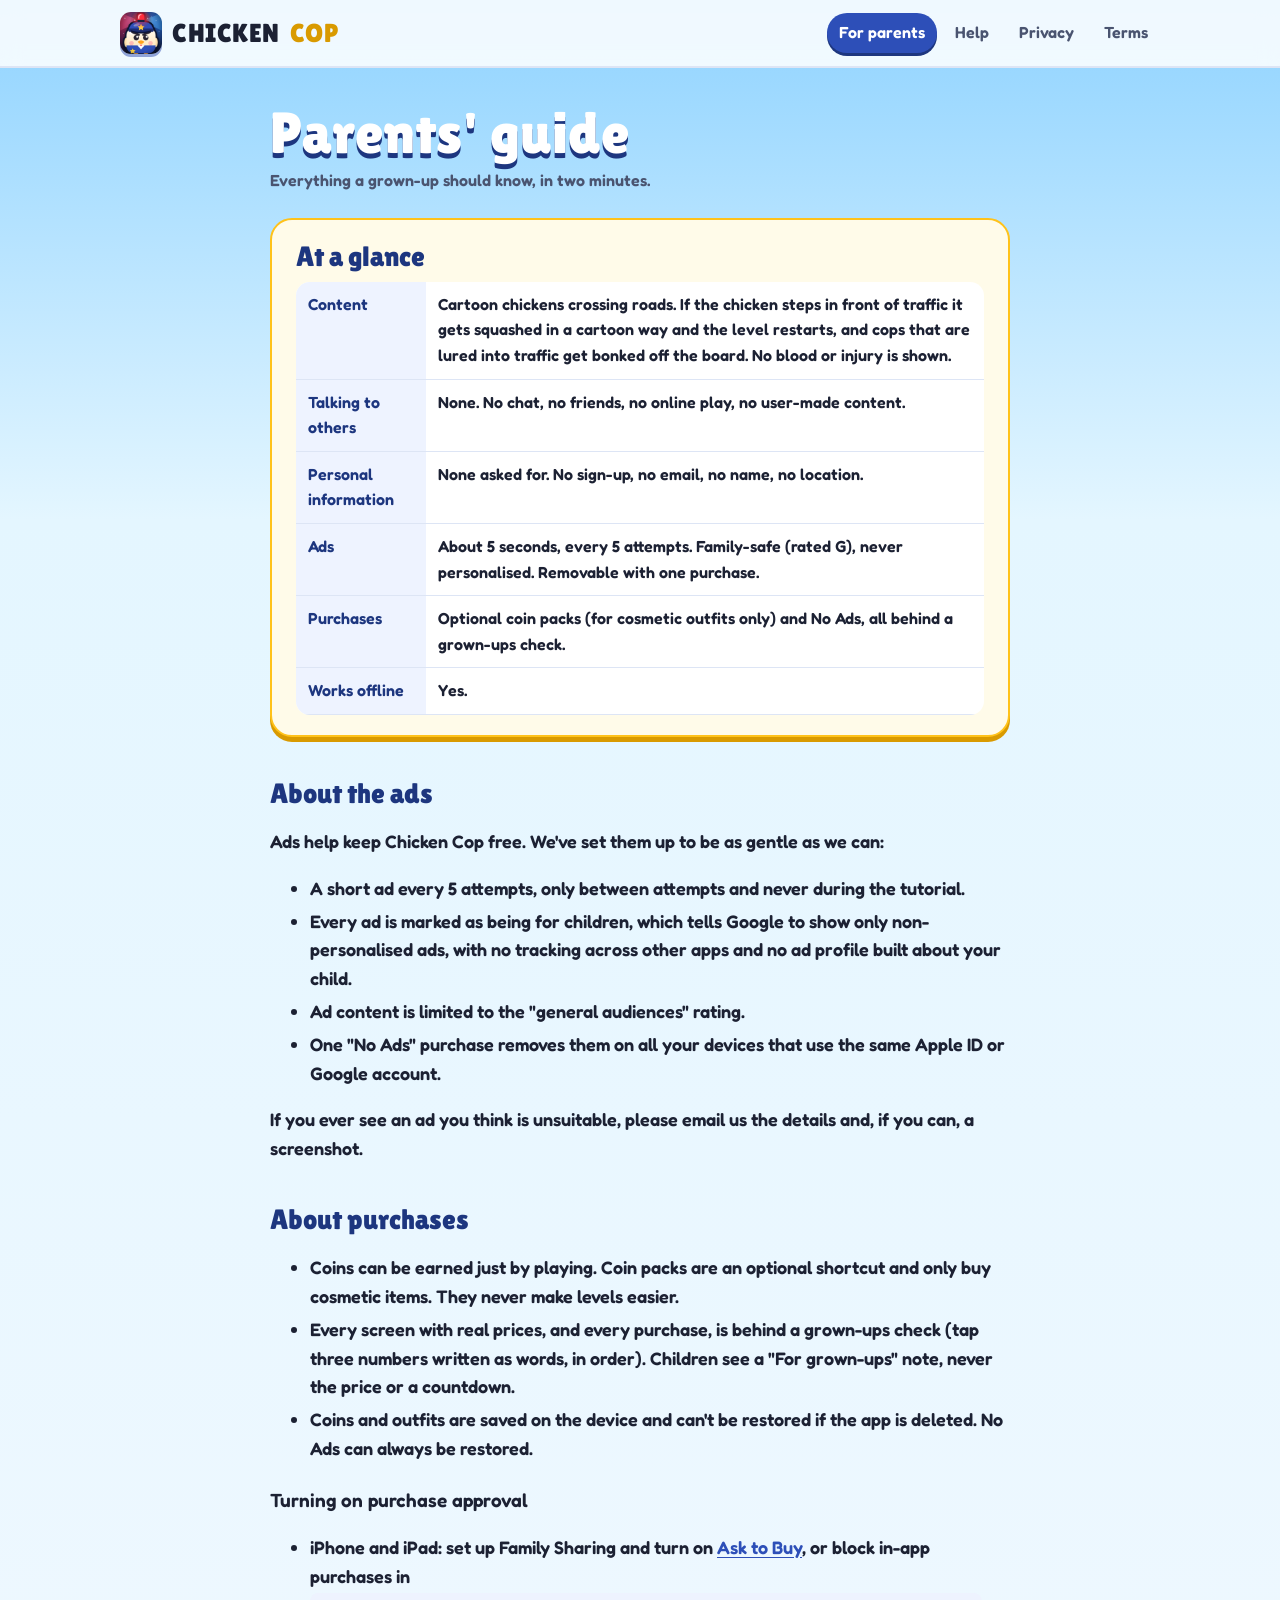
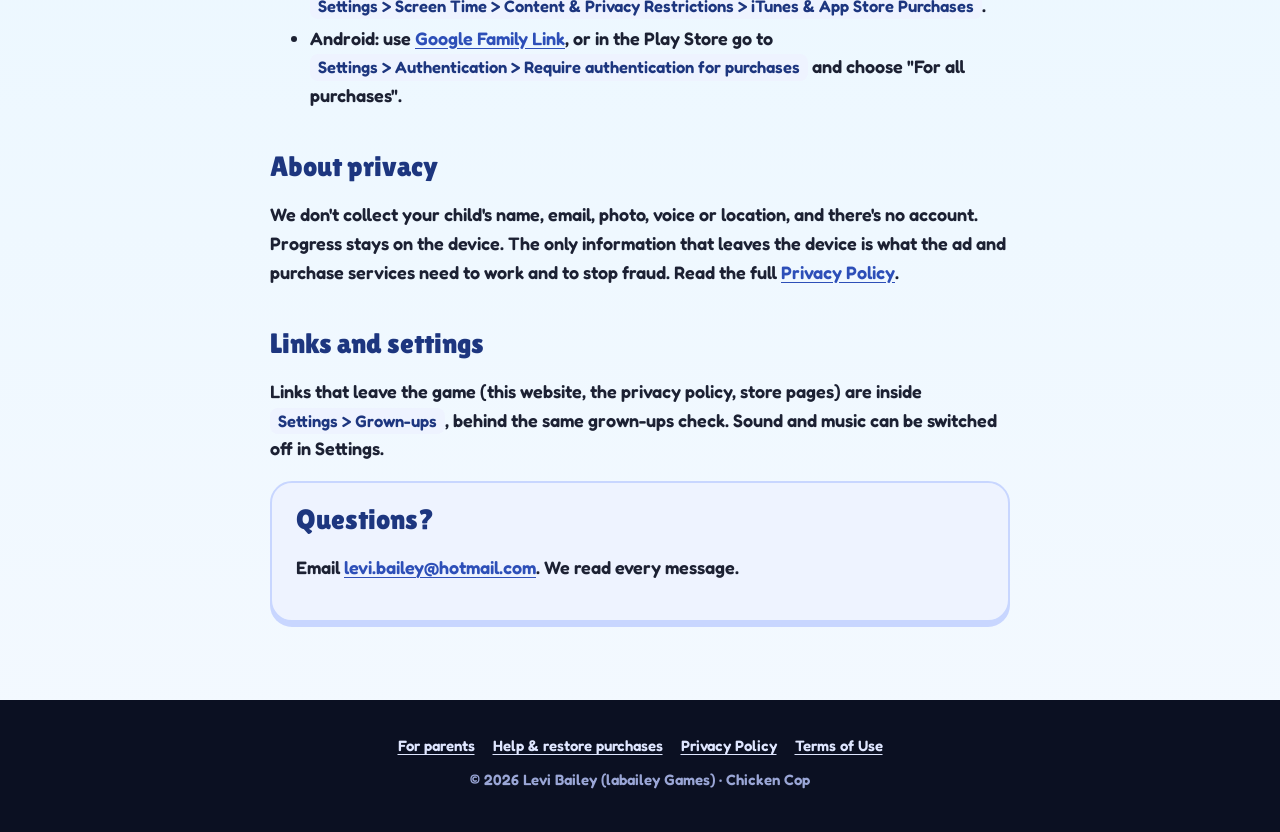
==== parents.html @ 29f61949 "Chicken Cop website: home, privacy, terms, support, parents' guide Co-Authored-By: Claude Opus 5.5 <" ====
<!doctype html>
<html lang="en">
<head>
  <meta charset="utf-8">
  <meta name="viewport" content="width=device-width, initial-scale=1, viewport-fit=cover">
  <title>Parents' Guide – Chicken Cop</title>
  <meta name="description" content="What parents need to know about Chicken Cop: content, ads, purchases, privacy and parental controls.">
  <meta name="theme-color" content="#2d4fb8">
  <link rel="icon" href="img/favicon.png">
  <link rel="stylesheet" href="site.css">
</head>
<body>
  <header class="top">
    <div class="top-inner">
      <a class="brand" href="./"><img src="img/icon-512.png" alt="">CHICKEN <b>COP</b></a>
      <nav>
        <a href="parents" aria-current="page">For parents</a>
        <a href="support">Help</a>
        <a href="privacy">Privacy</a>
        <a href="terms">Terms</a>
      </nav>
    </div>
  </header>

  <main class="doc">
    <h1>Parents' guide</h1>
    <p class="updated">Everything a grown-up should know, in two minutes.</p>

    <section class="card sun">
      <h2>At a glance</h2>
      <div class="table-wrap">
        <table>
          <tbody>
            <tr><th>Content</th><td>Cartoon chickens crossing roads. If the chicken steps in front of traffic it gets squashed in a cartoon way and the level restarts, and cops that are lured into traffic get bonked off the board. No blood or injury is shown.</td></tr>
            <tr><th>Talking to others</th><td>None. No chat, no friends, no online play, no user-made content.</td></tr>
            <tr><th>Personal information</th><td>None asked for. No sign-up, no email, no name, no location.</td></tr>
            <tr><th>Ads</th><td>About 5 seconds, every 5 attempts. Family-safe (rated G), never personalised. Removable with one purchase.</td></tr>
            <tr><th>Purchases</th><td>Optional coin packs (for cosmetic outfits only) and No Ads, all behind a grown-ups check.</td></tr>
            <tr><th>Works offline</th><td>Yes.</td></tr>
          </tbody>
        </table>
      </div>
    </section>

    <h2 id="ads">About the ads</h2>
    <p>Ads help keep Chicken Cop free. We've set them up to be as gentle as we can:</p>
    <ul>
      <li>A short ad every 5 attempts, only between attempts and never during the tutorial.</li>
      <li>Every ad is marked as being for children, which tells Google to show only non-personalised ads, with no tracking across other apps and no ad profile built about your child.</li>
      <li>Ad content is limited to the "general audiences" rating.</li>
      <li>One "No Ads" purchase removes them on all your devices that use the same Apple ID or Google account.</li>
    </ul>
    <p>If you ever see an ad you think is unsuitable, please email us the details and, if you can, a screenshot.</p>

    <h2 id="purchases">About purchases</h2>
    <ul>
      <li>Coins can be earned just by playing. Coin packs are an optional shortcut and only buy cosmetic items. They never make levels easier.</li>
      <li>Every screen with real prices, and every purchase, is behind a grown-ups check (tap three numbers written as words, in order). Children see a "For grown-ups" note, never the price or a countdown.</li>
      <li>Coins and outfits are saved on the device and can't be restored if the app is deleted. No Ads can always be restored.</li>
    </ul>
    <h3>Turning on purchase approval</h3>
    <ul>
      <li><strong>iPhone and iPad:</strong> set up Family Sharing and turn on <a href="https://support.apple.com/en-us/105055" rel="noopener">Ask to Buy</a>, or block in-app purchases in <span class="path">Settings &gt; Screen Time &gt; Content &amp; Privacy Restrictions &gt; iTunes &amp; App Store Purchases</span>.</li>
      <li><strong>Android:</strong> use <a href="https://families.google/familylink/" rel="noopener">Google Family Link</a>, or in the Play Store go to <span class="path">Settings &gt; Authentication &gt; Require authentication for purchases</span> and choose "For all purchases".</li>
    </ul>

    <h2 id="privacy">About privacy</h2>
    <p>We don't collect your child's name, email, photo, voice or location, and there's no account. Progress stays on the device. The only information that leaves the device is what the ad and purchase services need to work and to stop fraud. Read the full <a href="privacy">Privacy Policy</a>.</p>

    <h2 id="links">Links and settings</h2>
    <p>Links that leave the game (this website, the privacy policy, store pages) are inside <span class="path">Settings &gt; Grown-ups</span>, behind the same grown-ups check. Sound and music can be switched off in Settings.</p>

    <section class="card blue">
      <h2>Questions?</h2>
      <p>Email <a href="mailto:levi.bailey@hotmail.com?subject=Chicken%20Cop%20parent%20question">levi.bailey@hotmail.com</a>. We read every message.</p>
    </section>
  </main>

  <footer>
    <div class="links"><a href="parents">For parents</a><a href="support">Help &amp; restore purchases</a><a href="privacy">Privacy Policy</a><a href="terms">Terms of Use</a></div>
    © 2026 Levi Bailey (labailey Games) · Chicken Cop
  </footer>
</body>
</html>
---- site.css ----
/* Chicken Cop public site: landing page, parents' guide, support, privacy, terms.
   Fonts are self-hosted (no Google Fonts call) so the site sends nothing to third parties. */

@font-face { font-family: "Lilita One"; src: url("fonts/LilitaOne-Regular.ttf") format("truetype"); font-display: swap; }
@font-face { font-family: "Fredoka"; src: url("fonts/Fredoka-SemiBold.ttf") format("truetype"); font-weight: 400 700; font-display: swap; }

:root {
  --ink: #1c2133;
  --ink-2: #4a5470;
  --ink-3: #7a84a0;
  --blue: #2d4fb8;
  --blue-dark: #1d367f;
  --sun: #ffc21a;
  --sun-dark: #d99a00;
  --siren-red: #ff3b3b;
  --siren-blue: #3b82ff;
  --grass: #8bcb4c;
  --sky-top: #8fd3ff;
  --sky-bottom: #e4f6ff;
  --night: #1d2b55;
  --night-deep: #0b1022;
  --card: #ffffff;
  --line: #dde5f5;
  --shadow: #8fa3d8;
  --title: "Lilita One", "Fredoka", system-ui, sans-serif;
  --body: "Fredoka", system-ui, -apple-system, "Segoe UI", sans-serif;
  color-scheme: light;
}

* { box-sizing: border-box; }
html { -webkit-text-size-adjust: 100%; scroll-behavior: smooth; }
body {
  margin: 0;
  color: var(--ink);
  font: 18px/1.6 var(--body);
  background: linear-gradient(180deg, var(--sky-top) 0, var(--sky-bottom) 520px, #f4f9ff 100%);
  -webkit-font-smoothing: antialiased;
  min-height: 100vh;
}
img { max-width: 100%; display: block; }
a { color: var(--blue); text-underline-offset: 3px; }
a:hover { color: var(--blue-dark); }
::selection { background: rgba(255, 194, 26, .45); }
:focus-visible { outline: 3px solid var(--sun); outline-offset: 3px; border-radius: 6px; }

/* ---------- top bar ---------- */
.top { position: sticky; top: 0; z-index: 10; background: rgba(255, 255, 255, .86); backdrop-filter: blur(10px); -webkit-backdrop-filter: blur(10px); border-bottom: 2px solid var(--line); }
.top-inner { max-width: 1080px; margin: 0 auto; padding: 0 20px; height: 66px; display: flex; align-items: center; gap: 16px; }
.brand { display: flex; align-items: center; gap: 10px; text-decoration: none; color: var(--ink); font: 26px/1 var(--title); letter-spacing: .5px; }
.brand img { width: 42px; height: 42px; border-radius: 11px; box-shadow: 0 3px 0 var(--shadow); }
.brand b { color: var(--sun-dark); font-weight: 400; }
nav { margin-left: auto; display: flex; gap: 6px; flex-wrap: wrap; }
nav a { text-decoration: none; color: var(--ink-2); padding: 7px 12px; border-radius: 999px; font-size: 16px; }
nav a:hover { background: #eef3ff; color: var(--blue); }
nav a[aria-current="page"] { background: var(--blue); color: #fff; box-shadow: 0 3px 0 var(--blue-dark); }
@media (max-width: 640px) {
  .top-inner { height: auto; padding: 10px 14px; flex-wrap: wrap; }
  nav { margin-left: 0; width: 100%; }
  nav a { font-size: 15px; padding: 5px 10px; }
}

/* ---------- buttons ---------- */
.btn { display: inline-flex; align-items: center; gap: 10px; padding: 14px 26px; border-radius: 18px; font: 22px/1 var(--title); letter-spacing: .4px; text-decoration: none; transition: transform .12s ease, box-shadow .12s ease; }
.btn:active { transform: translateY(4px); }
.btn-sun { background: var(--sun); color: #3a2600; box-shadow: 0 6px 0 var(--sun-dark); }
.btn-sun:active { box-shadow: 0 2px 0 var(--sun-dark); }
.btn-white { background: #fff; color: var(--blue); box-shadow: 0 6px 0 var(--shadow); }
.btn-white:active { box-shadow: 0 2px 0 var(--shadow); }
.btn svg { width: 24px; height: 24px; }
.btn.soon { opacity: .9; cursor: default; }
.btn small { display: block; font: 13px/1.1 var(--body); opacity: .75; letter-spacing: 0; }

/* ---------- hero ---------- */
.hero { max-width: 1080px; margin: 0 auto; padding: 56px 20px 40px; display: grid; grid-template-columns: 1.05fr .95fr; gap: 40px; align-items: center; }
.hero h1 { font: clamp(56px, 9vw, 104px)/.92 var(--title); margin: 0 0 18px; color: #fff; text-shadow: 0 6px 0 var(--blue-dark), 0 10px 26px rgba(29, 54, 127, .35); letter-spacing: 1px; }
.hero h1 span { color: var(--sun); display: block; }
.hero p.lead { font-size: 22px; color: var(--ink); margin: 0 0 26px; max-width: 30ch; }
.hero .stores { display: flex; gap: 16px; flex-wrap: wrap; }
.hero .fine { color: var(--ink-2); font-size: 15px; margin-top: 18px; }
.phones { position: relative; height: 560px; }
.phone { position: absolute; width: 250px; border-radius: 34px; overflow: hidden; border: 8px solid var(--ink); background: var(--ink); box-shadow: 0 24px 50px rgba(29, 54, 127, .35); }
.phone img { width: 100%; height: auto; }
.phone.a { left: 4%; top: 30px; transform: rotate(-7deg); animation: bob 5s ease-in-out infinite; }
.phone.b { right: 4%; top: 0; transform: rotate(6deg); animation: bob 5s ease-in-out -2.5s infinite; }
@keyframes bob { 50% { translate: 0 -12px; } }
.siren { position: absolute; left: 50%; top: -18px; width: 70px; height: 70px; margin-left: -35px; border-radius: 50%; filter: blur(18px); animation: siren 1.1s steps(1) infinite; z-index: -1; }
@keyframes siren { 0% { background: var(--siren-red); } 50% { background: var(--siren-blue); } }
@media (prefers-reduced-motion: reduce) { .phone.a, .phone.b, .siren, .hop { animation: none !important; } }
@media (max-width: 860px) {
  .hero { grid-template-columns: 1fr; text-align: center; padding-top: 34px; }
  .hero p.lead { margin-left: auto; margin-right: auto; }
  .hero .stores { justify-content: center; }
  .phones { height: 470px; max-width: 460px; margin: 0 auto; width: 100%; }
  .phone { width: 210px; }
}

/* ---------- road divider ---------- */
.road { height: 64px; background: #5c6272; position: relative; border-top: 8px solid #f4f6f9; border-bottom: 8px solid #f4f6f9; overflow: hidden; }
.road::after { content: ""; position: absolute; left: 0; right: 0; top: 50%; height: 6px; margin-top: -3px; background: repeating-linear-gradient(90deg, #fff 0 40px, transparent 40px 80px); }
.hop { position: absolute; top: 6px; width: 46px; height: 46px; left: -60px; z-index: 1; animation: cross 9s linear infinite; }
.hop.cop { animation-delay: 1.1s; }
@keyframes cross { 0% { left: -60px; } 100% { left: calc(100% + 60px); } }
.hop img { width: 46px; height: 46px; border-radius: 12px; animation: hopy .35s ease-in-out infinite alternate; }
@keyframes hopy { to { transform: translateY(-8px); } }

/* ---------- sections ---------- */
.band { padding: 64px 20px; }
.band.white { background: #fff; }
.band.night { background: radial-gradient(1200px 400px at 50% 0, #2a3d75, var(--night) 60%, var(--night-deep)); color: #eef1ff; }
.band.night h2 { color: #fff; }
.band.night p { color: #c9d3ff; }
.wrap { max-width: 1080px; margin: 0 auto; }
h2.big { font: clamp(34px, 5vw, 50px)/1.05 var(--title); text-align: center; margin: 0 0 12px; color: var(--blue-dark); }
p.sub { text-align: center; color: var(--ink-2); margin: 0 auto 40px; max-width: 46ch; }
.features { display: grid; grid-template-columns: repeat(3, 1fr); gap: 22px; }
.feature { background: #fff; border-radius: 24px; padding: 26px; box-shadow: 0 6px 0 var(--line); border: 2px solid var(--line); }
.feature .emoji { font-size: 40px; line-height: 1; }
.feature h3 { font: 26px/1.1 var(--title); margin: 12px 0 8px; color: var(--ink); }
.feature p { margin: 0; color: var(--ink-2); font-size: 17px; }
@media (max-width: 860px) { .features { grid-template-columns: 1fr; } }
.shots { display: flex; gap: 22px; overflow-x: auto; padding: 8px 4px 24px; scroll-snap-type: x mandatory; }
.shots figure { margin: 0; flex: 0 0 230px; scroll-snap-align: center; }
.shots img { border-radius: 26px; border: 6px solid #fff; box-shadow: 0 14px 34px rgba(0, 0, 0, .35); }
.shots figcaption { text-align: center; margin-top: 12px; font: 20px/1.2 var(--title); color: #fff; }
.parents-box { display: grid; grid-template-columns: auto 1fr; gap: 26px; align-items: center; background: #fffbe9; border: 3px solid var(--sun); border-radius: 28px; padding: 30px; box-shadow: 0 6px 0 var(--sun-dark); }
.parents-box .emoji { font-size: 64px; }
.parents-box h3 { font: 30px/1.1 var(--title); margin: 0 0 8px; }
.parents-box ul { margin: 0 0 14px; padding-left: 20px; color: var(--ink-2); }
@media (max-width: 640px) { .parents-box { grid-template-columns: 1fr; text-align: center; } .parents-box ul { text-align: left; } }

/* ---------- document pages (privacy, terms, support, parents) ---------- */
main.doc { max-width: 780px; margin: 0 auto; padding: 36px 20px 60px; }
main.doc h1 { font: clamp(40px, 7vw, 58px)/1 var(--title); margin: 0 0 6px; color: #fff; text-shadow: 0 5px 0 var(--blue-dark); }
main.doc .updated { color: var(--ink-2); margin: 0 0 24px; font-size: 16px; }
main.doc h2 { font: 28px/1.15 var(--title); color: var(--blue-dark); margin: 40px 0 10px; scroll-margin-top: 90px; }
main.doc h3 { font-size: 19px; margin: 22px 0 6px; }
main.doc p, main.doc li { color: var(--ink); }
main.doc li { margin: 4px 0; }
.card { background: var(--card); border: 2px solid var(--line); border-radius: 22px; padding: 20px 24px; margin: 18px 0; box-shadow: 0 5px 0 var(--line); }
.card h2 { margin-top: 0 !important; }
.card.sun { background: #fffbe9; border-color: var(--sun); box-shadow: 0 5px 0 var(--sun-dark); }
.card.blue { background: #eef3ff; border-color: #c8d6ff; box-shadow: 0 5px 0 #c8d6ff; }
.toc ol { columns: 2; column-gap: 30px; margin: 0; padding-left: 22px; }
@media (max-width: 560px) { .toc ol { columns: 1; } }
.path { display: inline-block; background: #eef3ff; color: var(--blue-dark); padding: 0 8px; border-radius: 8px; font-size: .92em; white-space: nowrap; }
.table-wrap { overflow-x: auto; }
table { border-collapse: collapse; width: 100%; font-size: 16px; background: #fff; border-radius: 14px; overflow: hidden; }
th, td { text-align: left; padding: 10px 12px; border-bottom: 1px solid var(--line); vertical-align: top; }
th { background: #eef3ff; color: var(--blue-dark); }
details { background: #fff; border: 2px solid var(--line); border-radius: 18px; padding: 14px 20px; margin: 12px 0; box-shadow: 0 4px 0 var(--line); }
details[open] { border-color: #c8d6ff; }
summary { cursor: pointer; font-weight: 700; list-style: none; position: relative; padding-right: 30px; }
summary::-webkit-details-marker { display: none; }
summary::after { content: "+"; position: absolute; right: 0; top: -4px; font: 28px/1 var(--title); color: var(--blue); }
details[open] summary::after { content: "–"; }
details p:last-child { margin-bottom: 0; }

/* ---------- 404 ---------- */
.lost { text-align: center; padding: 80px 20px 120px; }
.lost h1 { font: 96px/1 var(--title); color: #fff; text-shadow: 0 6px 0 var(--blue-dark); margin: 0; }
.lost p { font-size: 22px; }

/* ---------- footer ---------- */
footer { background: var(--night-deep); color: #9aa6d6; text-align: center; padding: 34px 20px 40px; font-size: 15px; }
footer a { color: #dfe6ff; }
footer .links { display: flex; gap: 18px; justify-content: center; flex-wrap: wrap; margin-bottom: 10px; }
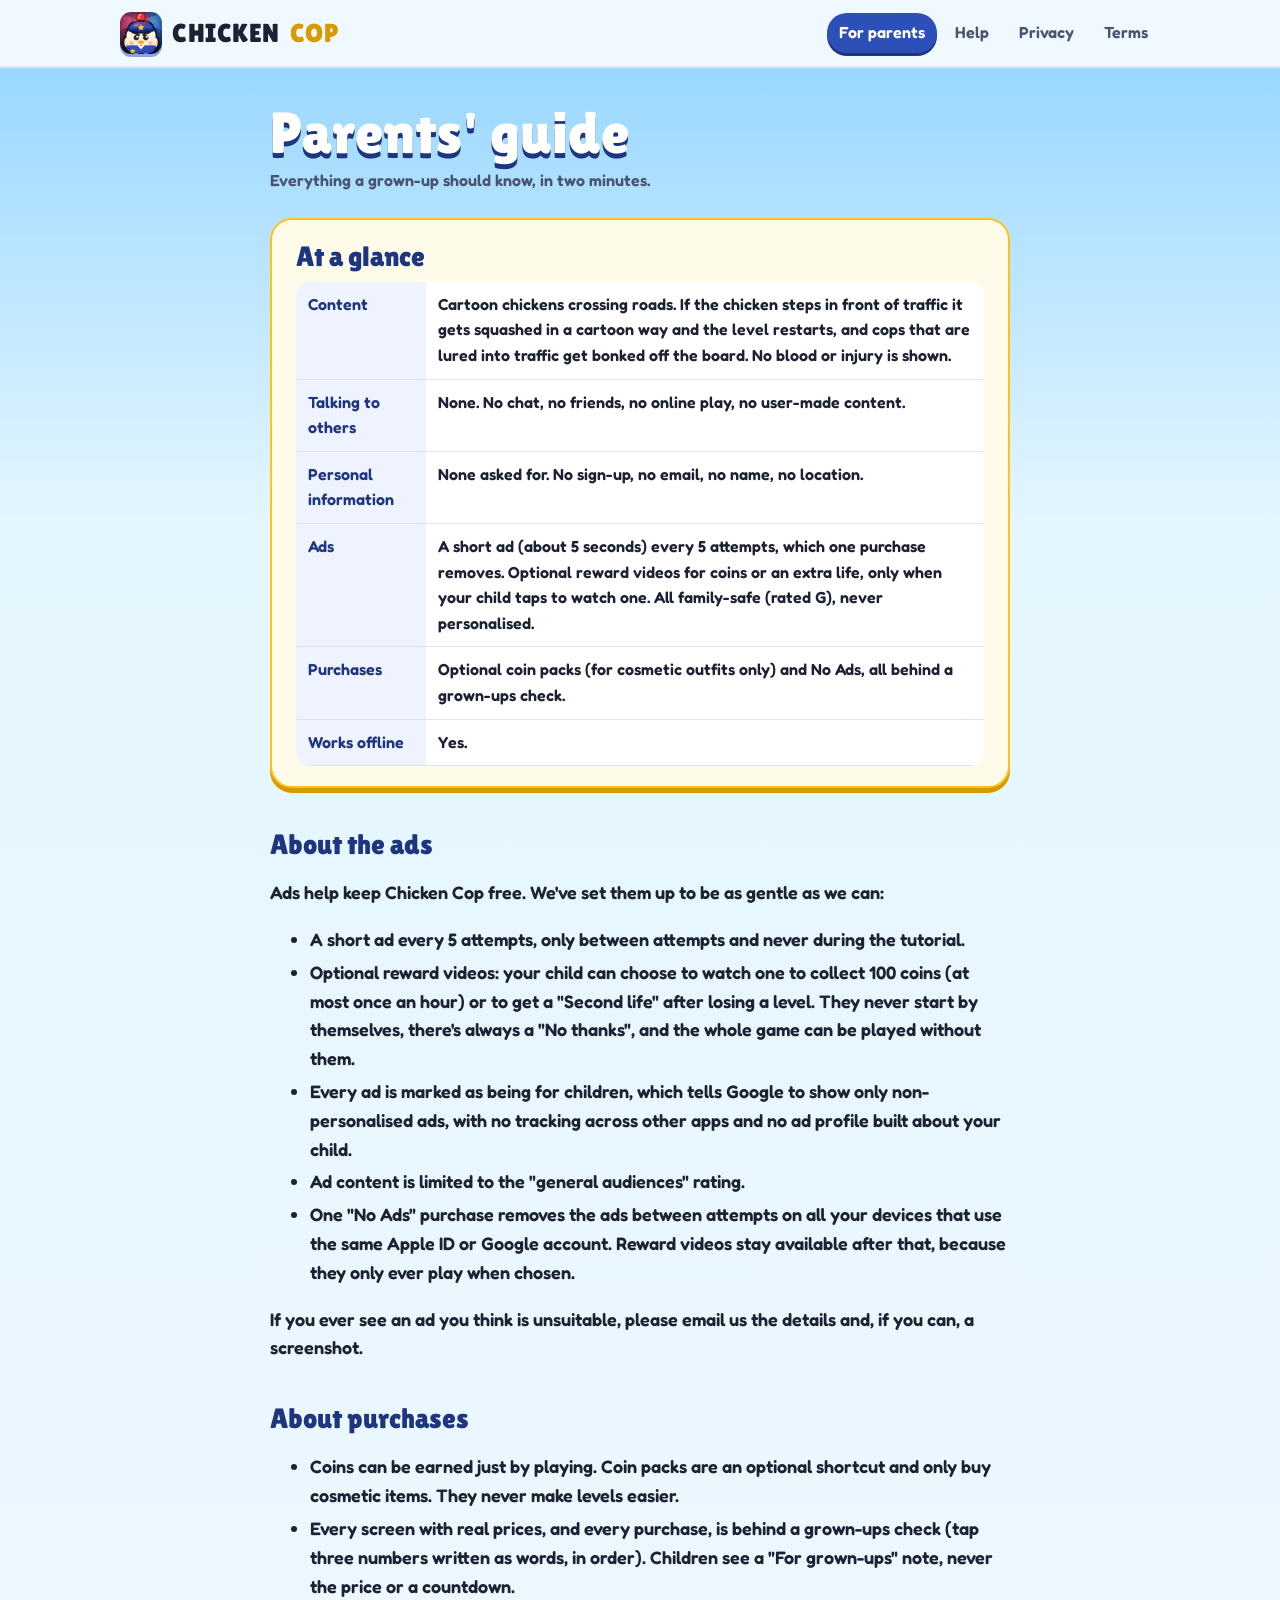
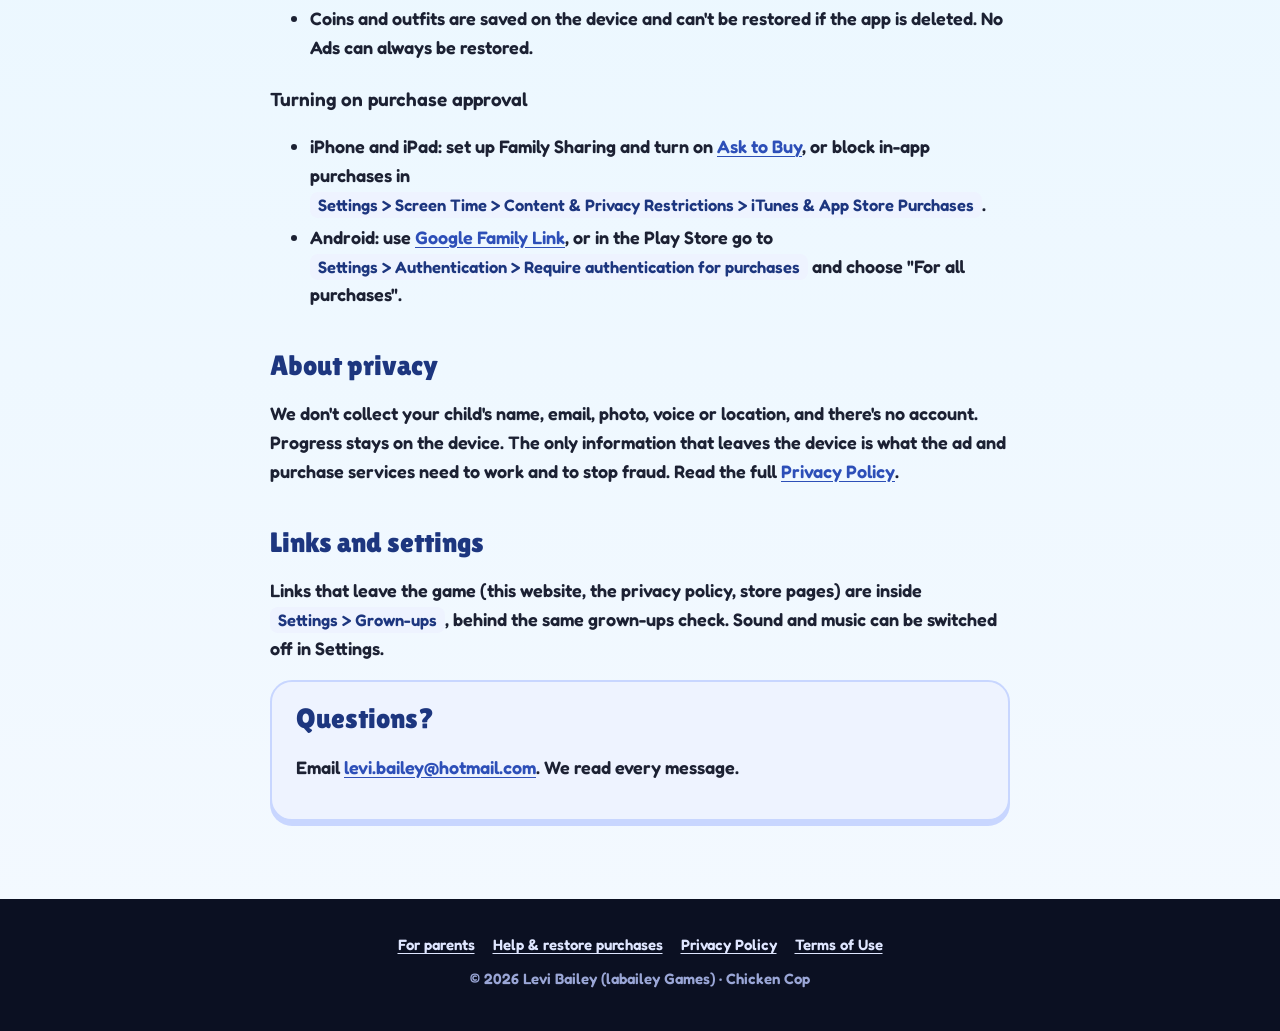
==== commit d13ad278: "Describe optional reward videos; No Ads removes the ads between attempts Co-Authored-By: Claude Opus" ====
--- a/parents.html
+++ b/parents.html
@@ -34,7 +34,7 @@
             <tr><th>Content</th><td>Cartoon chickens crossing roads. If the chicken steps in front of traffic it gets squashed in a cartoon way and the level restarts, and cops that are lured into traffic get bonked off the board. No blood or injury is shown.</td></tr>
             <tr><th>Talking to others</th><td>None. No chat, no friends, no online play, no user-made content.</td></tr>
             <tr><th>Personal information</th><td>None asked for. No sign-up, no email, no name, no location.</td></tr>
-            <tr><th>Ads</th><td>About 5 seconds, every 5 attempts. Family-safe (rated G), never personalised. Removable with one purchase.</td></tr>
+            <tr><th>Ads</th><td>A short ad (about 5 seconds) every 5 attempts, which one purchase removes. Optional reward videos for coins or an extra life, only when your child taps to watch one. All family-safe (rated G), never personalised.</td></tr>
             <tr><th>Purchases</th><td>Optional coin packs (for cosmetic outfits only) and No Ads, all behind a grown-ups check.</td></tr>
             <tr><th>Works offline</th><td>Yes.</td></tr>
           </tbody>
@@ -46,9 +46,10 @@
     <p>Ads help keep Chicken Cop free. We've set them up to be as gentle as we can:</p>
     <ul>
       <li>A short ad every 5 attempts, only between attempts and never during the tutorial.</li>
+      <li>Optional reward videos: your child can choose to watch one to collect 100 coins (at most once an hour) or to get a "Second life" after losing a level. They never start by themselves, there's always a "No thanks", and the whole game can be played without them.</li>
       <li>Every ad is marked as being for children, which tells Google to show only non-personalised ads, with no tracking across other apps and no ad profile built about your child.</li>
       <li>Ad content is limited to the "general audiences" rating.</li>
-      <li>One "No Ads" purchase removes them on all your devices that use the same Apple ID or Google account.</li>
+      <li>One "No Ads" purchase removes the ads between attempts on all your devices that use the same Apple ID or Google account. Reward videos stay available after that, because they only ever play when chosen.</li>
     </ul>
     <p>If you ever see an ad you think is unsuitable, please email us the details and, if you can, a screenshot.</p>
 
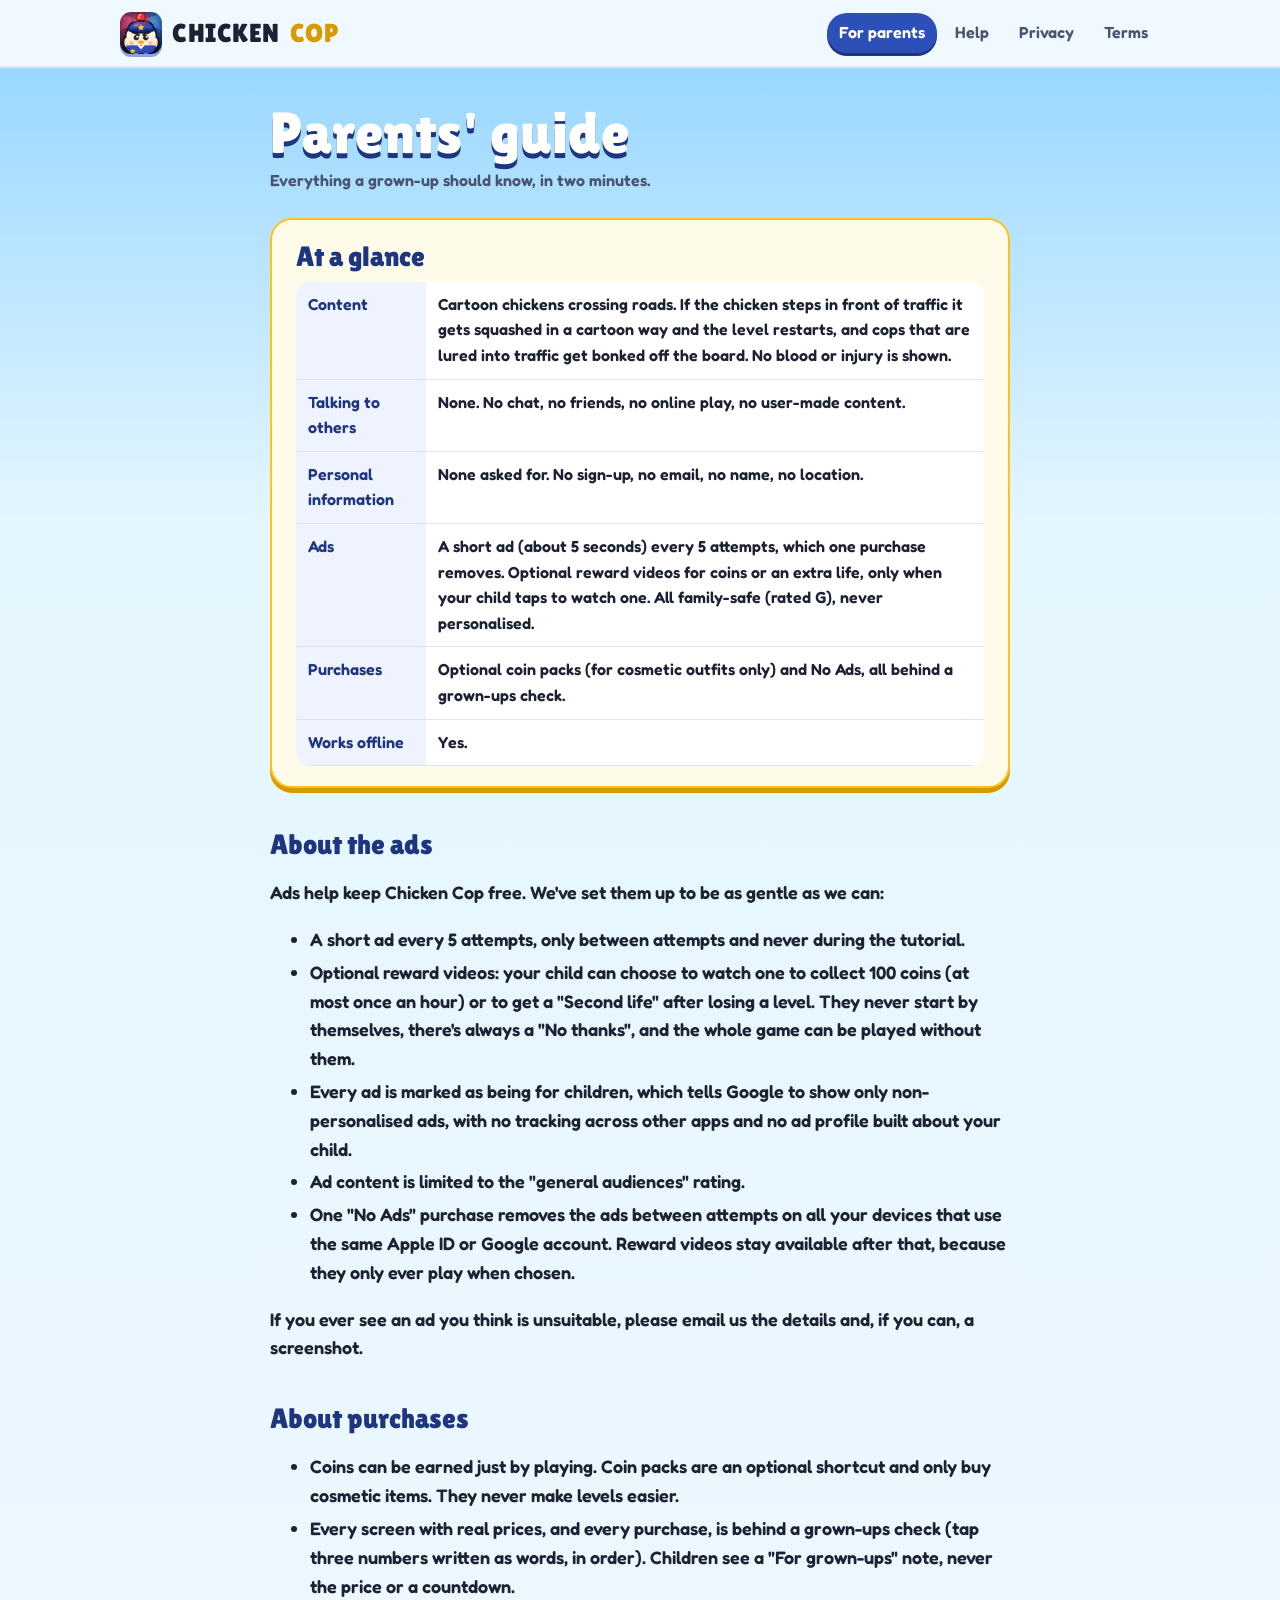
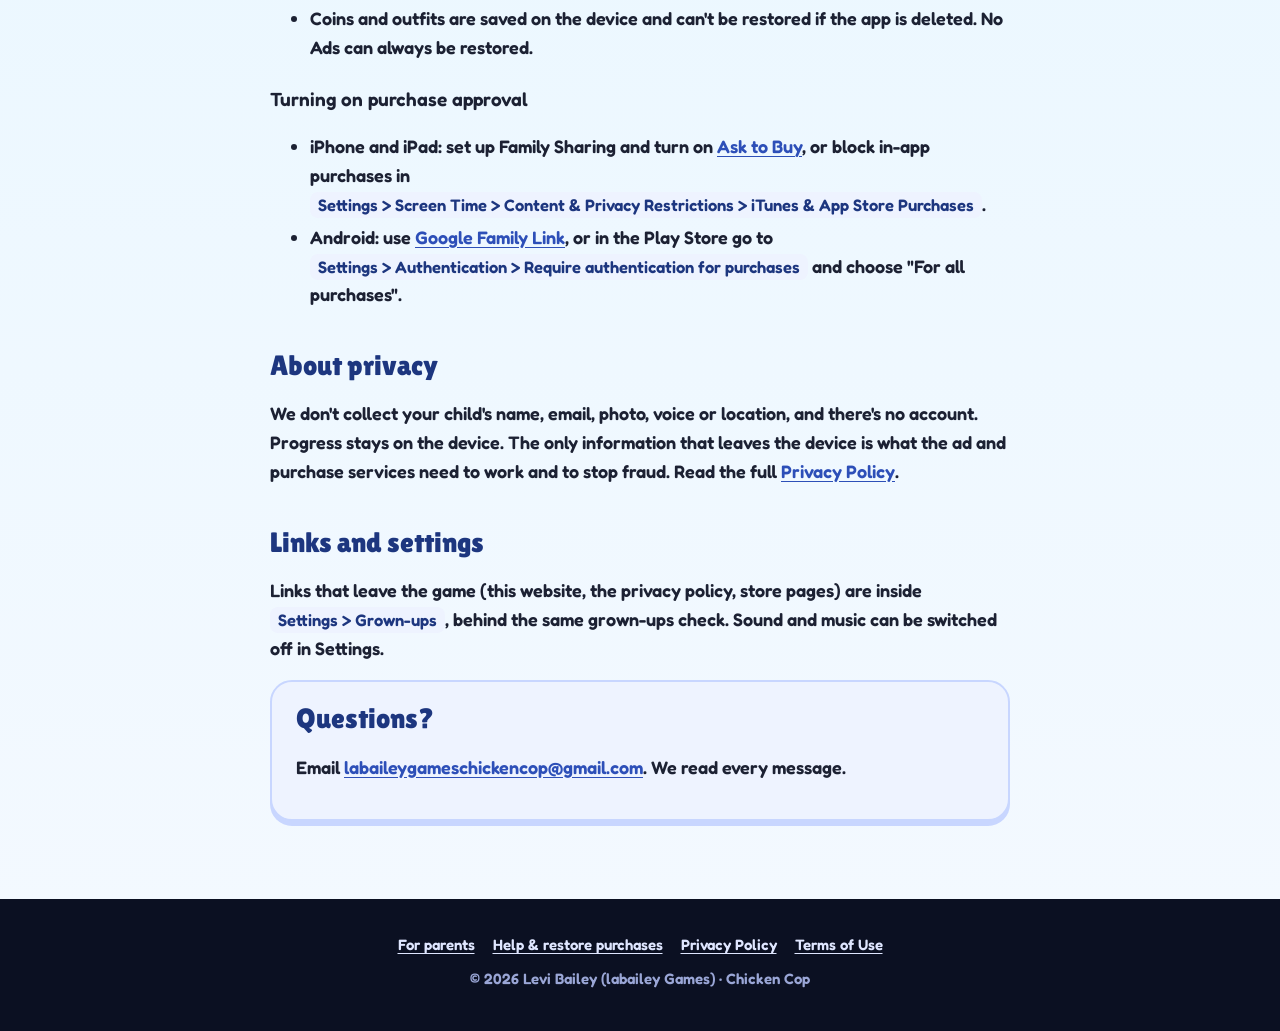
==== commit 3e132bfe: "Use the Chicken Cop support email on all pages Co-Authored-By: Claude Opus 5.5 <noreply@anthropic.co" ====
--- a/parents.html
+++ b/parents.html
@@ -73,7 +73,7 @@
 
     <section class="card blue">
       <h2>Questions?</h2>
-      <p>Email <a href="mailto:levi.bailey@hotmail.com?subject=Chicken%20Cop%20parent%20question">levi.bailey@hotmail.com</a>. We read every message.</p>
+      <p>Email <a href="mailto:labaileygameschickencop@gmail.com?subject=Chicken%20Cop%20parent%20question">labaileygameschickencop@gmail.com</a>. We read every message.</p>
     </section>
   </main>
 
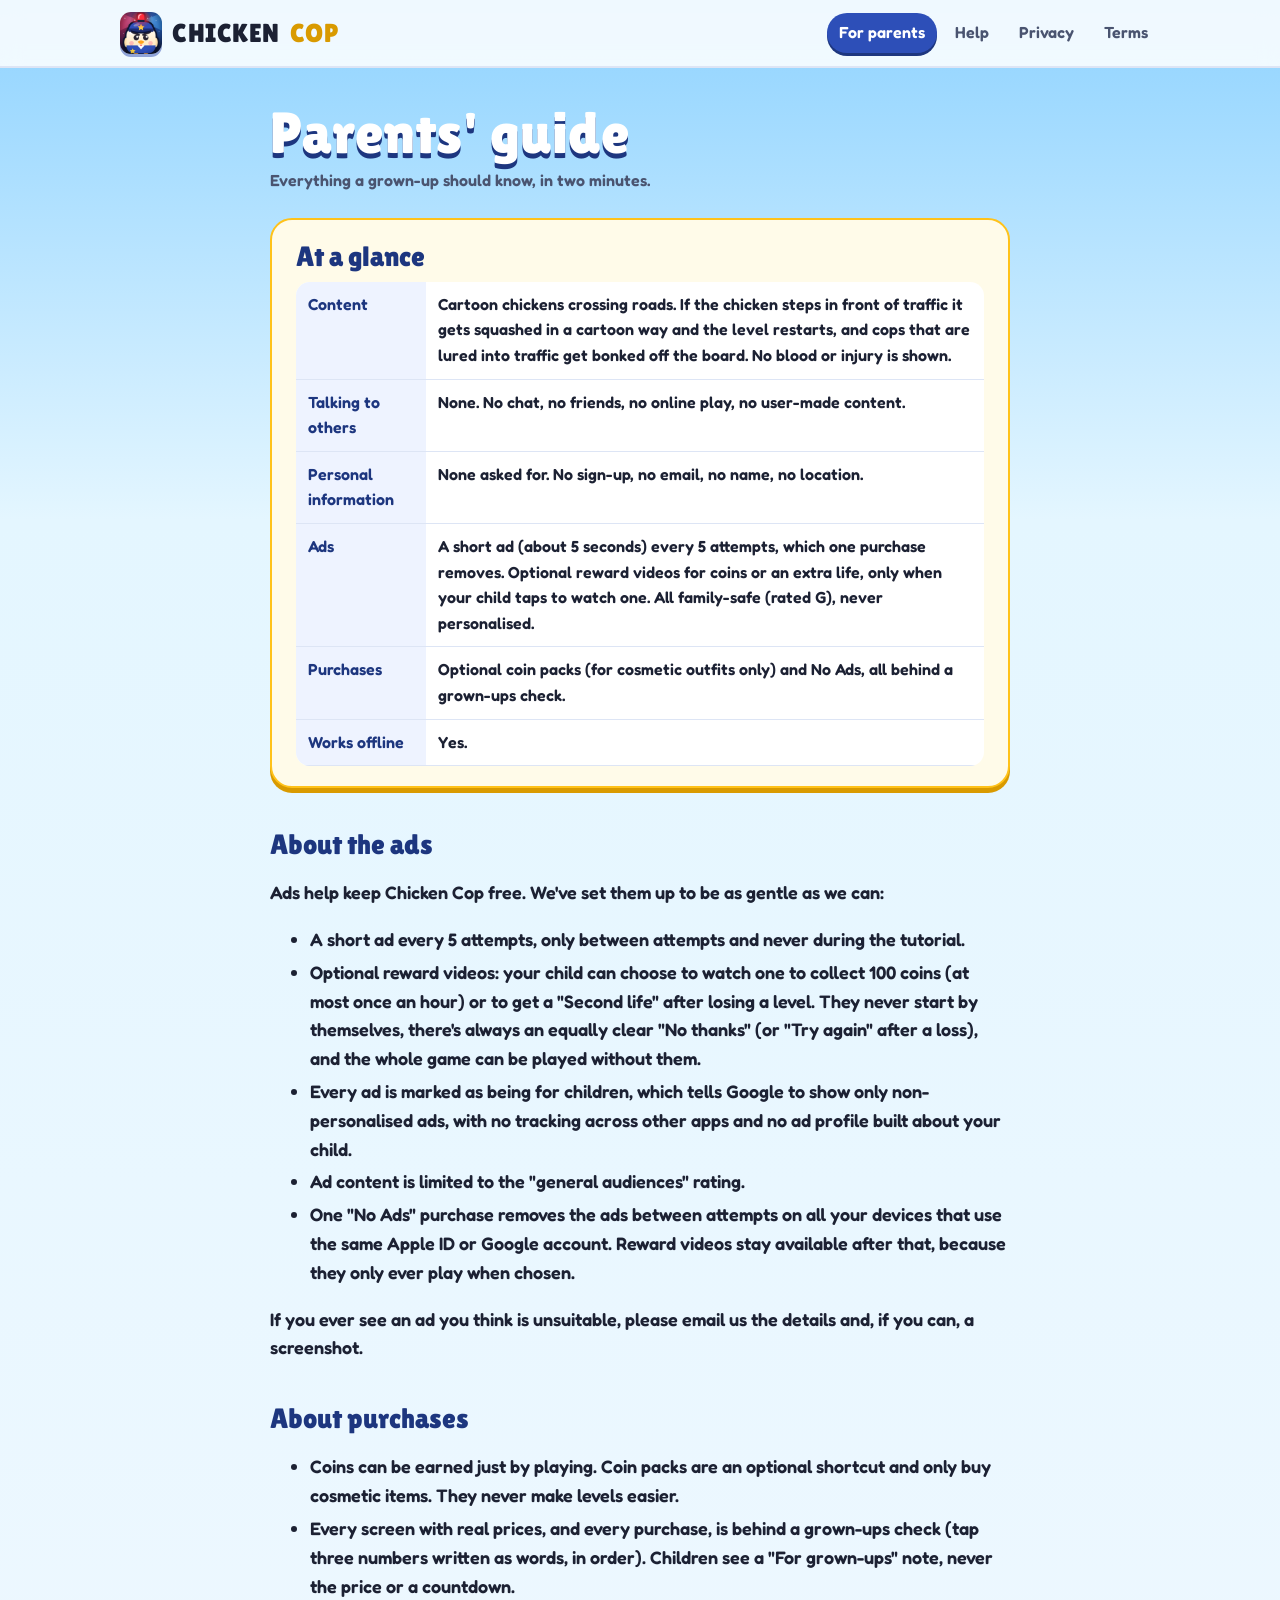
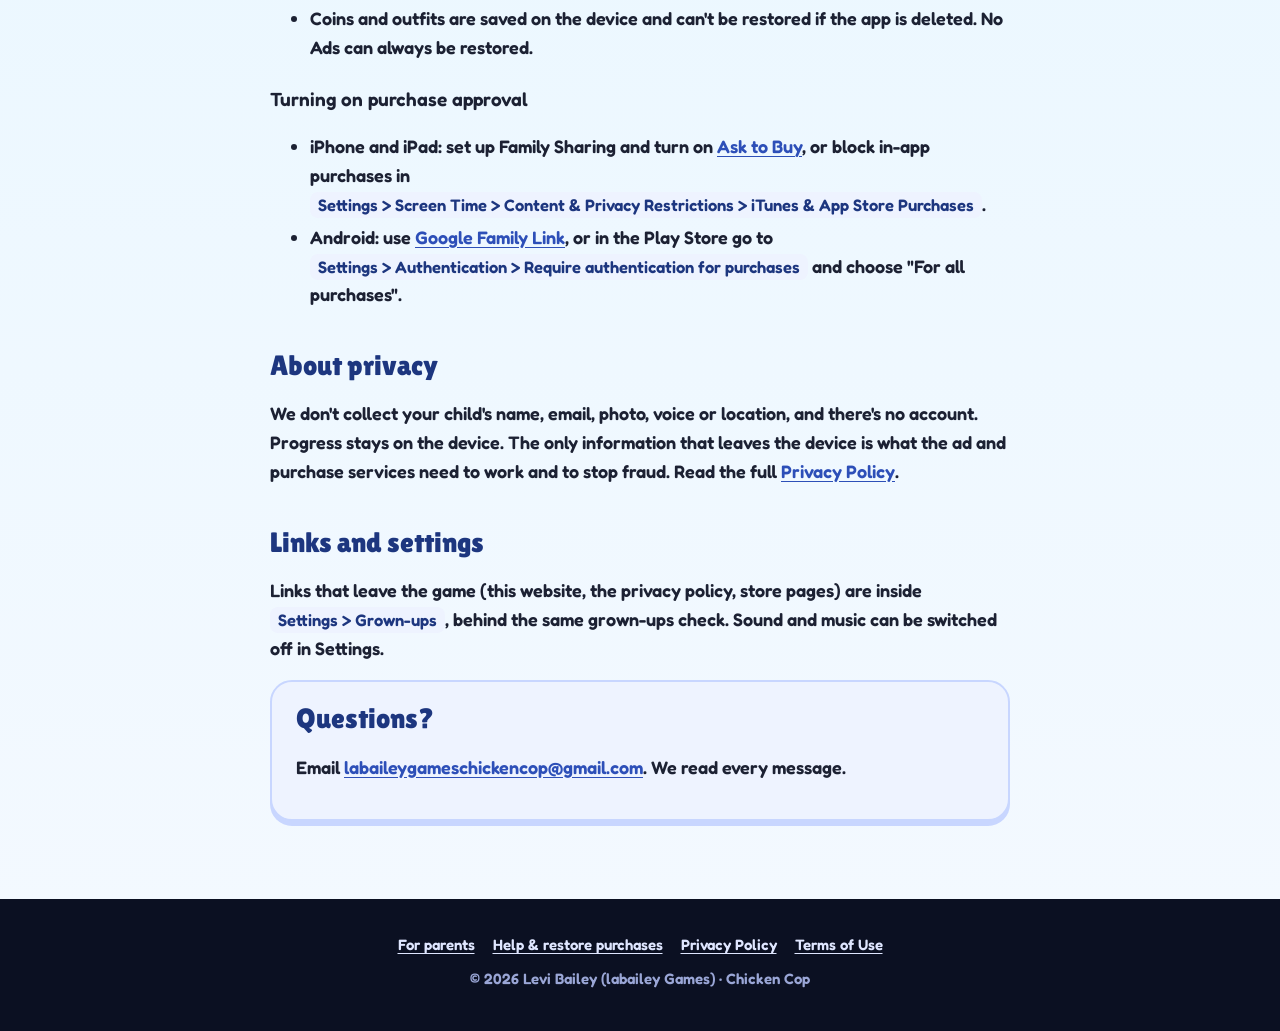
==== commit b2365653: "Parents page: Second life offer pairs the video with an equally clear Try again Co-Authored-By: Clau" ====
--- a/parents.html
+++ b/parents.html
@@ -46,7 +46,7 @@
     <p>Ads help keep Chicken Cop free. We've set them up to be as gentle as we can:</p>
     <ul>
       <li>A short ad every 5 attempts, only between attempts and never during the tutorial.</li>
-      <li>Optional reward videos: your child can choose to watch one to collect 100 coins (at most once an hour) or to get a "Second life" after losing a level. They never start by themselves, there's always a "No thanks", and the whole game can be played without them.</li>
+      <li>Optional reward videos: your child can choose to watch one to collect 100 coins (at most once an hour) or to get a "Second life" after losing a level. They never start by themselves, there's always an equally clear "No thanks" (or "Try again" after a loss), and the whole game can be played without them.</li>
       <li>Every ad is marked as being for children, which tells Google to show only non-personalised ads, with no tracking across other apps and no ad profile built about your child.</li>
       <li>Ad content is limited to the "general audiences" rating.</li>
       <li>One "No Ads" purchase removes the ads between attempts on all your devices that use the same Apple ID or Google account. Reward videos stay available after that, because they only ever play when chosen.</li>
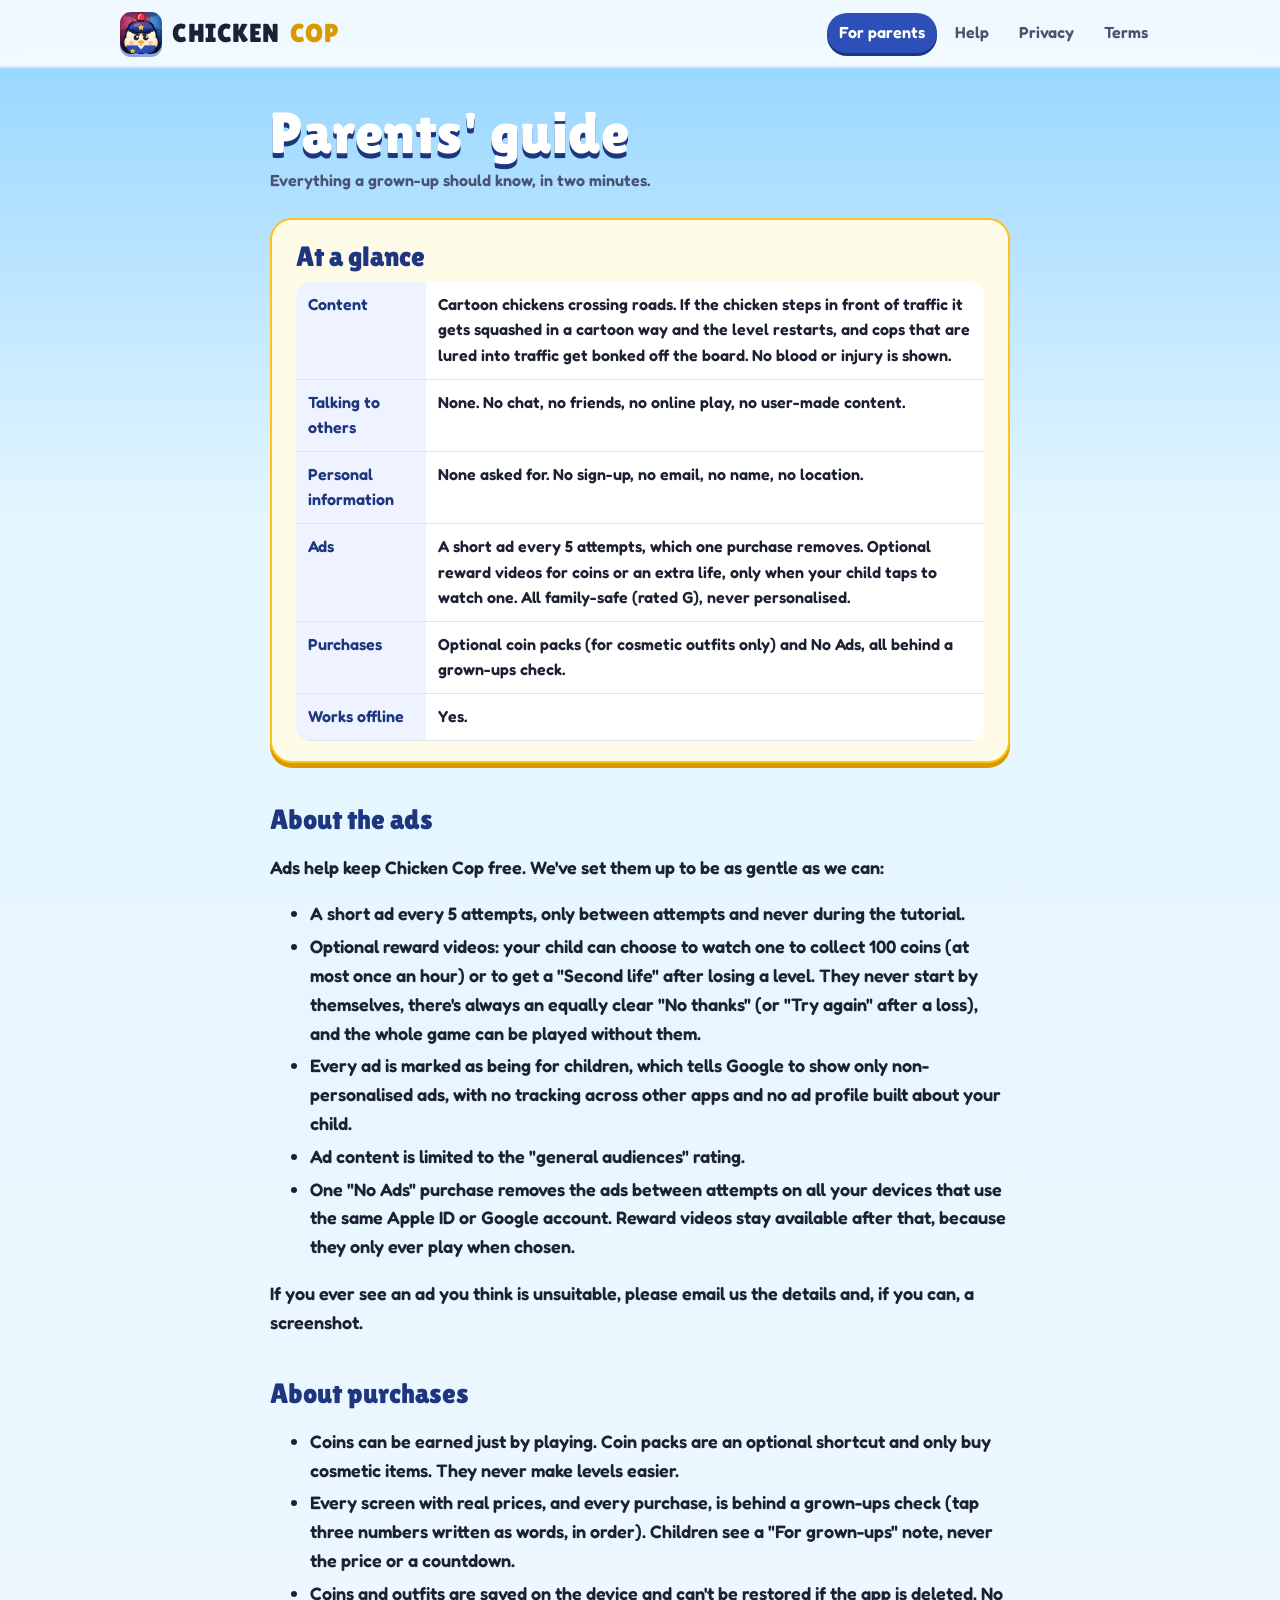
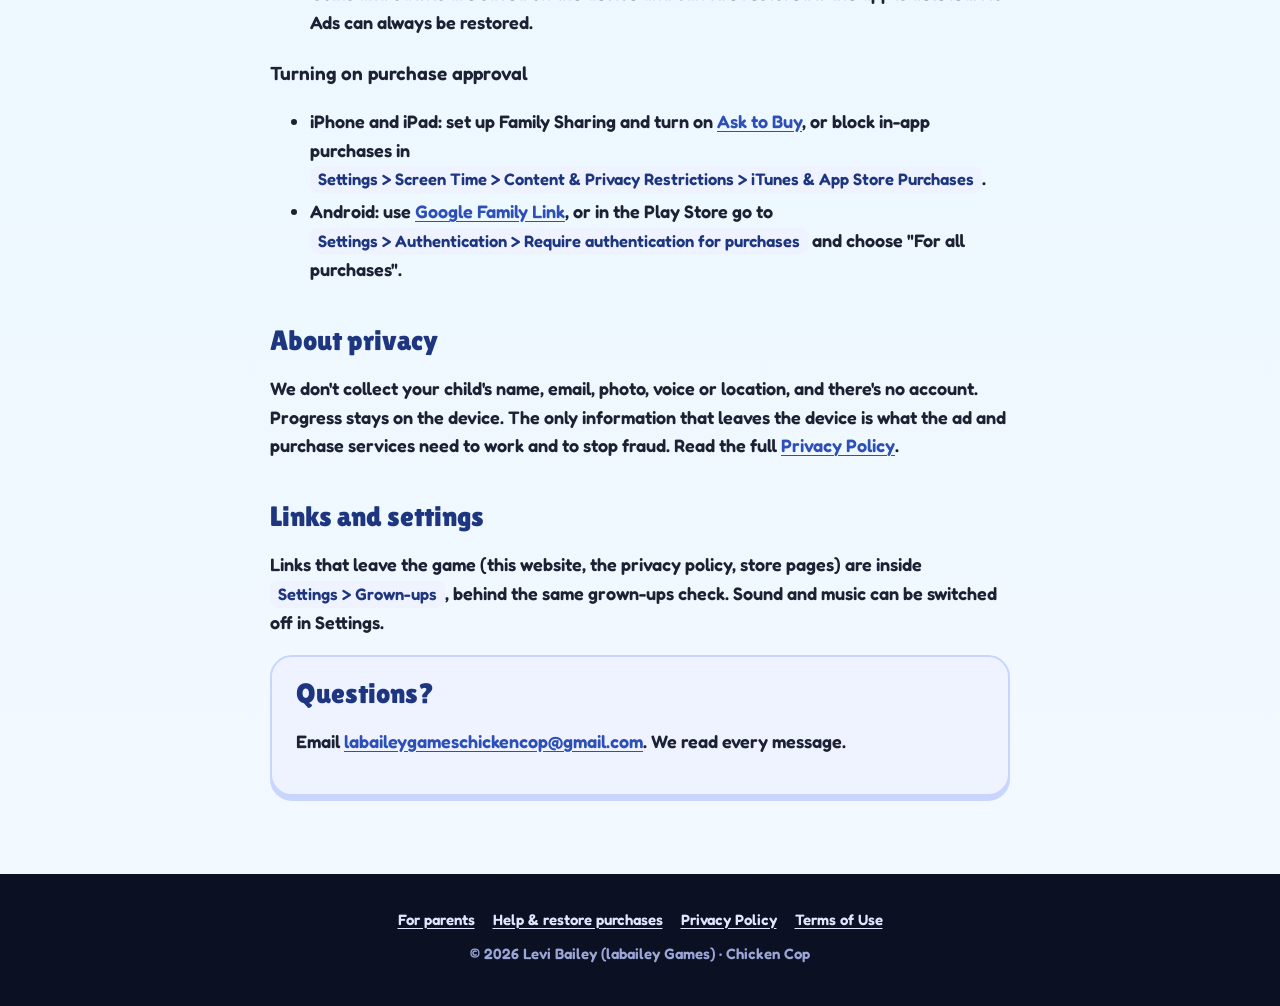
==== commit 98871d55: "Drop the ad length claim: a short ad every 5 attempts Co-Authored-By: Claude Opus 5.5 <noreply@anthr" ====
--- a/parents.html
+++ b/parents.html
@@ -34,7 +34,7 @@
             <tr><th>Content</th><td>Cartoon chickens crossing roads. If the chicken steps in front of traffic it gets squashed in a cartoon way and the level restarts, and cops that are lured into traffic get bonked off the board. No blood or injury is shown.</td></tr>
             <tr><th>Talking to others</th><td>None. No chat, no friends, no online play, no user-made content.</td></tr>
             <tr><th>Personal information</th><td>None asked for. No sign-up, no email, no name, no location.</td></tr>
-            <tr><th>Ads</th><td>A short ad (about 5 seconds) every 5 attempts, which one purchase removes. Optional reward videos for coins or an extra life, only when your child taps to watch one. All family-safe (rated G), never personalised.</td></tr>
+            <tr><th>Ads</th><td>A short ad every 5 attempts, which one purchase removes. Optional reward videos for coins or an extra life, only when your child taps to watch one. All family-safe (rated G), never personalised.</td></tr>
             <tr><th>Purchases</th><td>Optional coin packs (for cosmetic outfits only) and No Ads, all behind a grown-ups check.</td></tr>
             <tr><th>Works offline</th><td>Yes.</td></tr>
           </tbody>
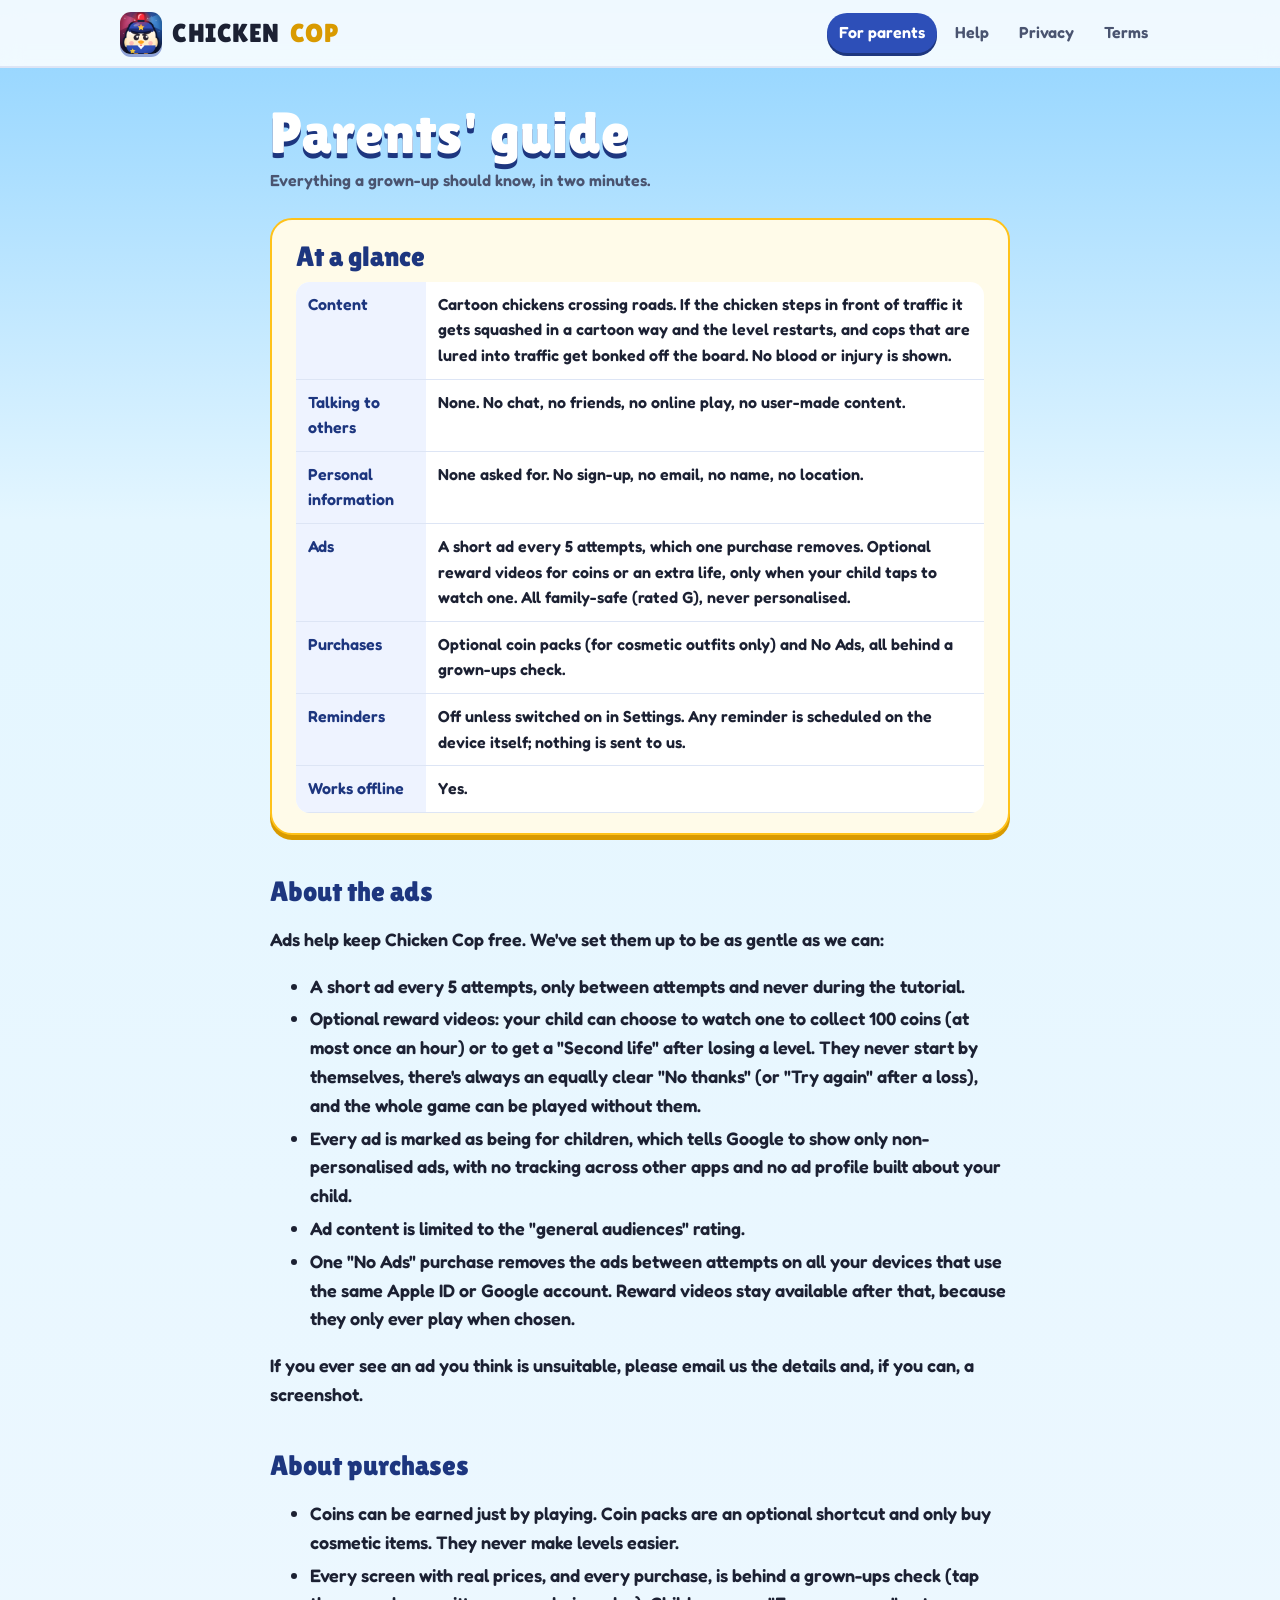
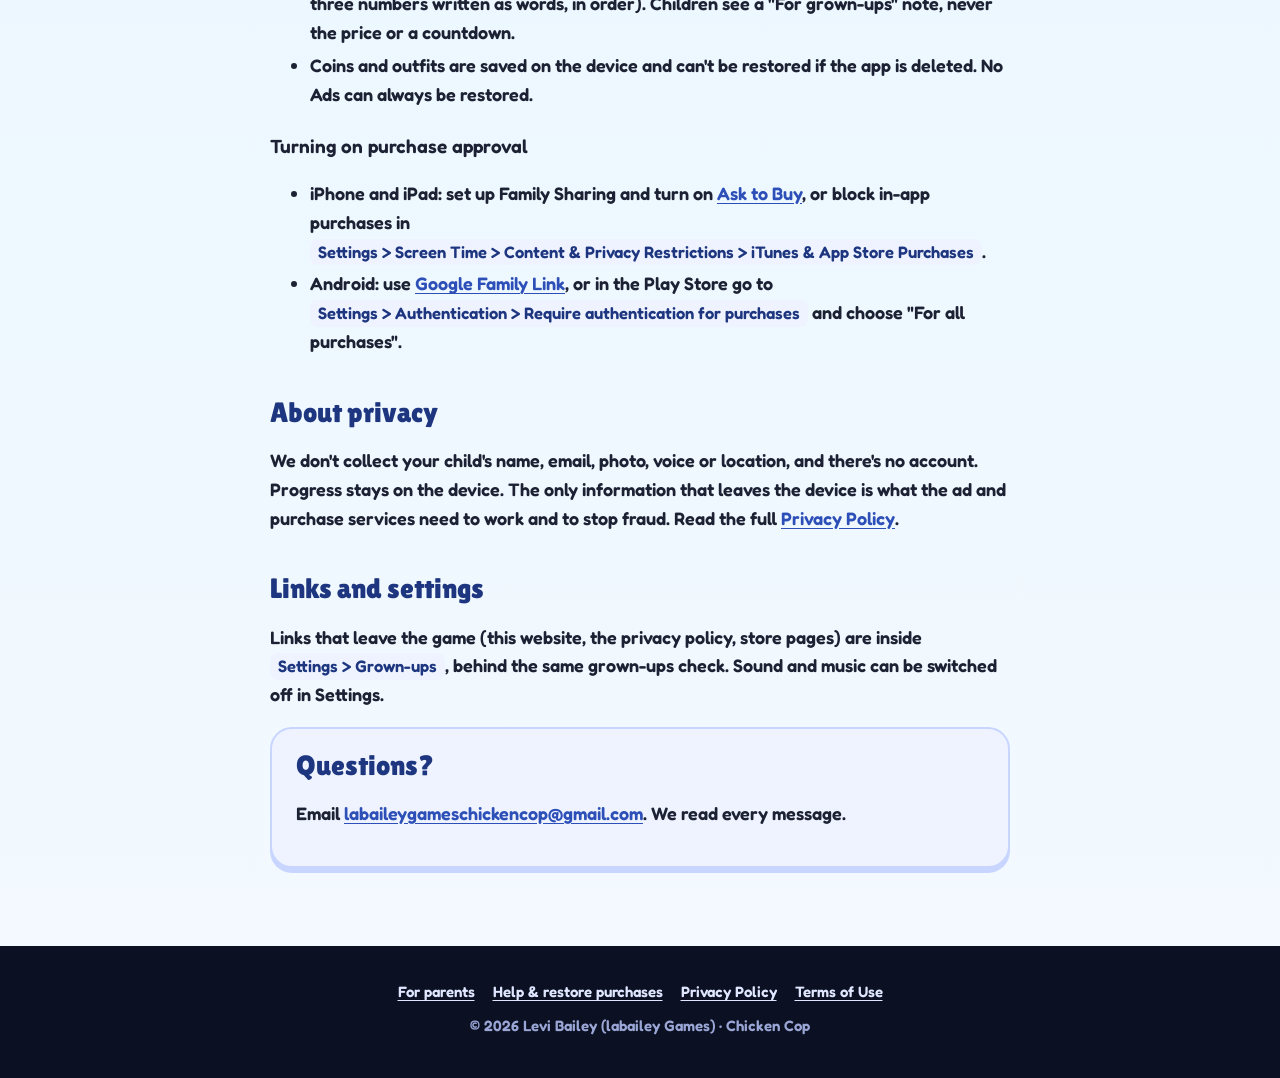
==== commit 20872ac8: "Mention on-device reminders, badges and daily challenge" ====
--- a/parents.html
+++ b/parents.html
@@ -36,6 +36,7 @@
             <tr><th>Personal information</th><td>None asked for. No sign-up, no email, no name, no location.</td></tr>
             <tr><th>Ads</th><td>A short ad every 5 attempts, which one purchase removes. Optional reward videos for coins or an extra life, only when your child taps to watch one. All family-safe (rated G), never personalised.</td></tr>
             <tr><th>Purchases</th><td>Optional coin packs (for cosmetic outfits only) and No Ads, all behind a grown-ups check.</td></tr>
+            <tr><th>Reminders</th><td>Off unless switched on in Settings. Any reminder is scheduled on the device itself; nothing is sent to us.</td></tr>
             <tr><th>Works offline</th><td>Yes.</td></tr>
           </tbody>
         </table>
